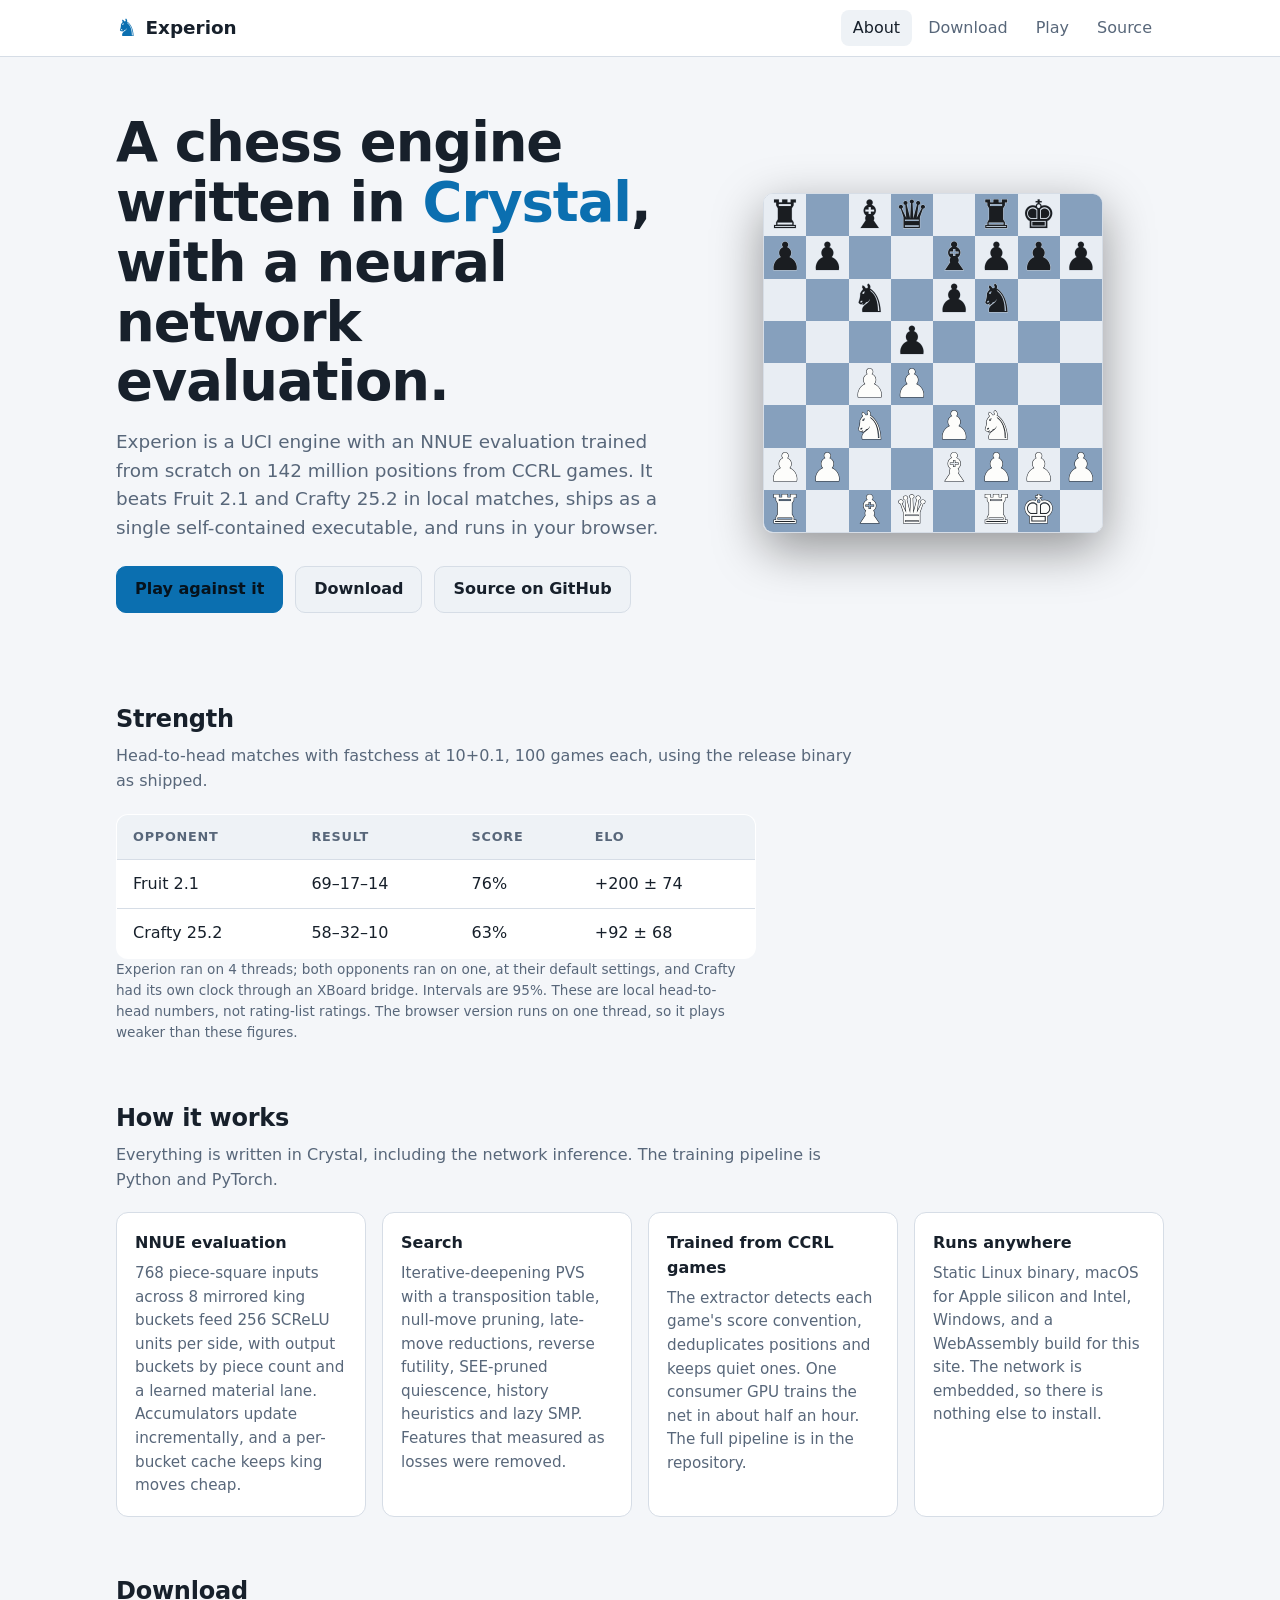
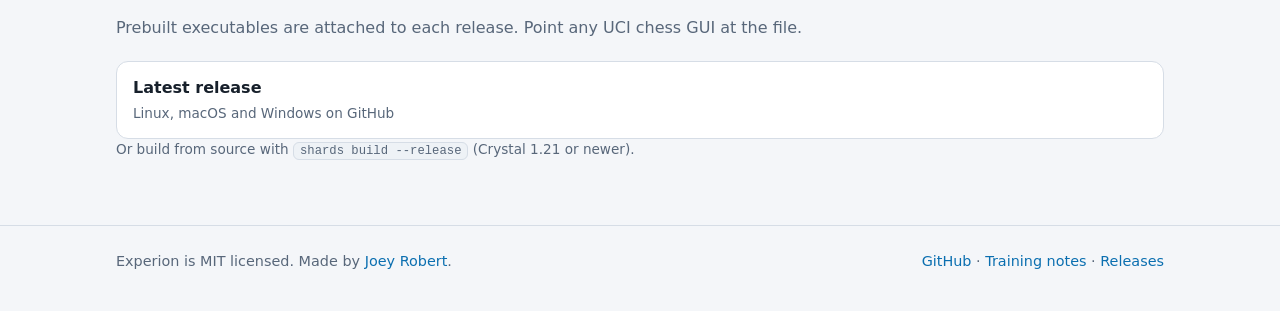
==== site/index.html @ 436792ee "Add website and browser player: WebAssembly build of the engine, play page, landing page, Pages work" ====
<!doctype html>
<html lang="en">
<head>
  <meta charset="utf-8">
  <meta name="viewport" content="width=device-width, initial-scale=1">
  <title>Experion, a chess engine in Crystal</title>
  <meta name="description" content="Experion is a UCI chess engine written in Crystal with an NNUE evaluation trained from scratch. It beats Fruit 2.1 and Crafty 25.2 in local matches, and you can play it in your browser.">
  <meta property="og:title" content="Experion, a chess engine in Crystal">
  <meta property="og:description" content="A UCI chess engine with an NNUE trained from scratch. Play it in your browser or download it for Linux, macOS and Windows.">
  <link rel="icon" href="favicon.svg" type="image/svg+xml">
  <link rel="stylesheet" href="style.css">
  <style>.board-preview i { font-style: normal; }</style>
</head>
<body>
  <header class="site">
    <div class="wrap">
      <a class="brand" href="./"><span class="knight">&#9822;&#65038;</span> Experion</a>
      <nav class="site">
        <a class="current" href="./">About</a>
        <a href="#download">Download</a>
        <a href="play/">Play</a>
        <a href="https://github.com/joeyrobert/experion">Source</a>
      </nav>
    </div>
  </header>

  <main class="wrap">
    <section class="hero">
      <div>
        <h1>A chess engine written in <span class="accent">Crystal</span>, with a neural network evaluation.</h1>
        <p class="lead">Experion is a UCI engine with an NNUE evaluation trained from scratch on 142 million
          positions from CCRL games. It beats Fruit 2.1 and Crafty 25.2 in local matches, ships as a single
          self-contained executable, and runs in your browser.</p>
        <div class="cta">
          <a class="btn primary" href="play/">Play against it</a>
          <a class="btn" href="#download">Download</a>
          <a class="btn" href="https://github.com/joeyrobert/experion">Source on GitHub</a>
        </div>
      </div>
      <div class="art"><div class="board-preview" aria-hidden="true"><span class="l"><i class="b">♜︎</i></span><span class="d"></span><span class="l"><i class="b">♝︎</i></span><span class="d"><i class="b">♛︎</i></span><span class="l"></span><span class="d"><i class="b">♜︎</i></span><span class="l"><i class="b">♚︎</i></span><span class="d"></span><span class="d"><i class="b">♟︎</i></span><span class="l"><i class="b">♟︎</i></span><span class="d"></span><span class="l"></span><span class="d"><i class="b">♝︎</i></span><span class="l"><i class="b">♟︎</i></span><span class="d"><i class="b">♟︎</i></span><span class="l"><i class="b">♟︎</i></span><span class="l"></span><span class="d"></span><span class="l"><i class="b">♞︎</i></span><span class="d"></span><span class="l"><i class="b">♟︎</i></span><span class="d"><i class="b">♞︎</i></span><span class="l"></span><span class="d"></span><span class="d"></span><span class="l"></span><span class="d"></span><span class="l"><i class="b">♟︎</i></span><span class="d"></span><span class="l"></span><span class="d"></span><span class="l"></span><span class="l"></span><span class="d"></span><span class="l"><i class="w">♟︎</i></span><span class="d"><i class="w">♟︎</i></span><span class="l"></span><span class="d"></span><span class="l"></span><span class="d"></span><span class="d"></span><span class="l"></span><span class="d"><i class="w">♞︎</i></span><span class="l"></span><span class="d"><i class="w">♟︎</i></span><span class="l"><i class="w">♞︎</i></span><span class="d"></span><span class="l"></span><span class="l"><i class="w">♟︎</i></span><span class="d"><i class="w">♟︎</i></span><span class="l"></span><span class="d"></span><span class="l"><i class="w">♝︎</i></span><span class="d"><i class="w">♟︎</i></span><span class="l"><i class="w">♟︎</i></span><span class="d"><i class="w">♟︎</i></span><span class="d"><i class="w">♜︎</i></span><span class="l"></span><span class="d"><i class="w">♝︎</i></span><span class="l"><i class="w">♛︎</i></span><span class="d"></span><span class="l"><i class="w">♜︎</i></span><span class="d"><i class="w">♚︎</i></span><span class="l"></span></div></div>
    </section>

    <section class="block" id="strength">
      <h2>Strength</h2>
      <p>Head-to-head matches with fastchess at 10+0.1, 100 games each, using the release binary as shipped.</p>
      <table class="results">
        <thead><tr><th>Opponent</th><th>Result</th><th>Score</th><th>Elo</th></tr></thead>
        <tbody>
          <tr><td>Fruit 2.1</td><td class="num">69&ndash;17&ndash;14</td><td class="num">76%</td><td class="num">+200 &plusmn; 74</td></tr>
          <tr><td>Crafty 25.2</td><td class="num">58&ndash;32&ndash;10</td><td class="num">63%</td><td class="num">+92 &plusmn; 68</td></tr>
        </tbody>
      </table>
      <p class="fine">Experion ran on 4 threads; both opponents ran on one, at their default settings, and Crafty had its own
        clock through an XBoard bridge. Intervals are 95%. These are local head-to-head numbers, not rating-list ratings.
        The browser version runs on one thread, so it plays weaker than these figures.</p>
    </section>

    <section class="block">
      <h2>How it works</h2>
      <p>Everything is written in Crystal, including the network inference. The training pipeline is Python and PyTorch.</p>
      <div class="cards">
        <div class="card"><h3>NNUE evaluation</h3><p>768 piece-square inputs across 8 mirrored king buckets feed 256 SCReLU units per side, with output
          buckets by piece count and a learned material lane. Accumulators update incrementally, and a per-bucket
          cache keeps king moves cheap.</p></div>
        <div class="card"><h3>Search</h3><p>Iterative-deepening PVS with a transposition table, null-move pruning, late-move reductions, reverse
          futility, SEE-pruned quiescence, history heuristics and lazy SMP. Features that measured as losses were removed.</p></div>
        <div class="card"><h3>Trained from CCRL games</h3><p>The extractor detects each game's score convention, deduplicates positions and keeps quiet ones.
          One consumer GPU trains the net in about half an hour. The full pipeline is in the repository.</p></div>
        <div class="card"><h3>Runs anywhere</h3><p>Static Linux binary, macOS for Apple silicon and Intel, Windows, and a WebAssembly build for this
          site. The network is embedded, so there is nothing else to install.</p></div>
      </div>
    </section>

    <section class="block" id="download">
      <h2>Download</h2>
      <p id="dl-lead">Prebuilt executables are attached to each release. Point any UCI chess GUI at the file.</p>
      <div class="downloads" id="dl-list">
        <a class="dl" href="https://github.com/joeyrobert/experion/releases/latest"><strong>Latest release</strong><span>Linux, macOS and Windows on GitHub</span></a>
      </div>
      <p class="fine">Or build from source with <code>shards build --release</code> (Crystal 1.21 or newer).</p>
    </section>
  </main>

  <footer class="site">
    <div class="wrap">
      <span>Experion is MIT licensed. Made by <a href="https://joeyrobert.org">Joey Robert</a>.</span>
      <span><a href="https://github.com/joeyrobert/experion">GitHub</a> &middot; <a href="https://github.com/joeyrobert/experion/blob/main/docs/TRAINING.md">Training notes</a> &middot; <a href="https://github.com/joeyrobert/experion/releases">Releases</a></span>
    </div>
  </footer>

  <script>
    // Fill the download list from the latest GitHub release; the static link above is the fallback.
    (function () {
      var names = [
        [/linux-x86_64/, 'Linux', 'x86-64, static'],
        [/macos-arm64/, 'macOS', 'Apple silicon'],
        [/macos-x86_64/, 'macOS', 'Intel'],
        [/windows-x86_64/, 'Windows', 'x86-64']
      ];
      fetch('https://api.github.com/repos/joeyrobert/experion/releases/latest')
        .then(function (r) { return r.ok ? r.json() : Promise.reject(); })
        .then(function (rel) {
          var list = document.getElementById('dl-list');
          var out = [];
          names.forEach(function (n) {
            (rel.assets || []).forEach(function (a) {
              if (n[0].test(a.name)) {
                out.push('<a class="dl" href="' + a.browser_download_url + '"><strong>' + n[1] + '</strong><span>' + n[2] + ' &middot; ' +
                  (a.size / 1048576).toFixed(1) + ' MB &middot; ' + rel.tag_name + '</span></a>');
              }
            });
          });
          if (out.length) list.innerHTML = out.join('');
        })
        .catch(function () {});
    })();
  </script>
</body>
</html>
---- site/style.css ----
:root {
  --bg: #0e141b; --panel: #151d27; --panel-2: #1b2632; --line: #263445;
  --text: #e7ecf2; --muted: #93a1b3; --accent: #7fd0ff; --accent-2: #4aa8e0; --ok: #7bd88f; --bad: #ff8a80;
  --sq-light: #dfe6ee; --sq-dark: #7f97b2;
  --radius: 12px;
  color-scheme: dark;
}
@media (prefers-color-scheme: light) {
  :root:not([data-theme="dark"]) {
    --bg: #f4f6f9; --panel: #ffffff; --panel-2: #eef2f6; --line: #d6dde6;
    --text: #17202b; --muted: #58677a; --accent: #0b6fb0; --accent-2: #085a91; --ok: #1f8a3b; --bad: #c0392b;
    --sq-light: #e8edf3; --sq-dark: #86a0bd;
    color-scheme: light;
  }
}
* { box-sizing: border-box; }
html { -webkit-text-size-adjust: 100%; }
body {
  margin: 0; background: var(--bg); color: var(--text);
  font: 16px/1.55 system-ui, -apple-system, "Segoe UI", Roboto, "Helvetica Neue", Arial, sans-serif;
}
a { color: var(--accent); text-decoration: none; }
a:hover { text-decoration: underline; }
.wrap { max-width: 1080px; margin: 0 auto; padding: 0 16px; }
header.site { border-bottom: 1px solid var(--line); background: var(--panel); }
header.site .wrap { display: flex; align-items: center; gap: 20px; min-height: 56px; flex-wrap: wrap; }
.brand { font-weight: 700; font-size: 1.15rem; color: var(--text); display: flex; align-items: center; gap: 8px; }
.brand:hover { text-decoration: none; }
.brand .knight { color: var(--accent); font-size: 1.5rem; line-height: 1; }
nav.site { display: flex; gap: 4px; margin-left: auto; flex-wrap: wrap; }
nav.site a { color: var(--muted); padding: 6px 12px; border-radius: 8px; }
nav.site a:hover { color: var(--text); background: var(--panel-2); text-decoration: none; }
nav.site a.current { color: var(--text); background: var(--panel-2); }
footer.site { border-top: 1px solid var(--line); margin-top: 64px; padding: 24px 0 40px; color: var(--muted); font-size: .9rem; }
footer.site .wrap { display: flex; gap: 16px; flex-wrap: wrap; justify-content: space-between; }

.btn {
  display: inline-flex; align-items: center; gap: 8px; padding: 10px 18px; border-radius: 10px;
  border: 1px solid var(--line); background: var(--panel-2); color: var(--text); font: inherit; font-weight: 600; cursor: pointer;
}
.btn:hover { border-color: var(--accent); text-decoration: none; }
.btn.primary { background: var(--accent); border-color: var(--accent); color: #06121c; }
.btn.primary:hover { background: var(--accent-2); border-color: var(--accent-2); }

/* landing page */
.hero { padding: 56px 0 32px; display: grid; grid-template-columns: 1.2fr 1fr; gap: 32px; align-items: center; }
@media (max-width: 800px) { .hero { grid-template-columns: 1fr; padding-top: 32px; } }
.hero h1 { font-size: clamp(2.2rem, 6vw, 3.4rem); line-height: 1.1; margin: 0 0 12px; letter-spacing: -.02em; }
.hero h1 .accent { color: var(--accent); }
.hero p.lead { font-size: 1.15rem; color: var(--muted); margin: 16px 0 24px; max-width: 34em; }
.cta { display: flex; gap: 12px; flex-wrap: wrap; }
.hero .art { display: flex; justify-content: center; }
.hero .art .board-preview { width: min(100%, 340px); aspect-ratio: 1; border-radius: 10px; overflow: hidden; box-shadow: 0 16px 50px rgba(0,0,0,.4);
  display: grid; grid-template-columns: repeat(8, 1fr); grid-template-rows: repeat(8, 1fr); border: 1px solid var(--line); container-type: inline-size; }
.board-preview span { display: flex; align-items: center; justify-content: center; min-height: 0; overflow: hidden; font-size: 11.5cqw; line-height: 1; font-family: "Segoe UI Symbol", "Noto Sans Symbols 2", "Apple Symbols", "DejaVu Sans", serif; }
.board-preview .l { background: var(--sq-light); } .board-preview .d { background: var(--sq-dark); }
.board-preview .w { color: #fdfdfb; -webkit-text-stroke: 1px #1b1f24; paint-order: stroke fill; }
.board-preview .b { color: #1a1d21; -webkit-text-stroke: .8px #c9d2dc; paint-order: stroke fill; }

section.block { margin-top: 56px; }
section.block h2 { font-size: 1.5rem; margin: 0 0 6px; letter-spacing: -.01em; }
section.block > p { color: var(--muted); margin: 0 0 20px; max-width: 46em; }
.cards { display: grid; grid-template-columns: repeat(auto-fit, minmax(240px, 1fr)); gap: 16px; }
.card { background: var(--panel); border: 1px solid var(--line); border-radius: var(--radius); padding: 18px; }
.card h3 { margin: 0 0 6px; font-size: 1rem; }
.card p { margin: 0; color: var(--muted); font-size: .95rem; }

table.results { border-collapse: collapse; width: 100%; max-width: 640px; background: var(--panel); border: 1px solid var(--line); border-radius: var(--radius); overflow: hidden; }
table.results th, table.results td { padding: 12px 16px; text-align: left; border-bottom: 1px solid var(--line); }
table.results th { color: var(--muted); font-size: .8rem; text-transform: uppercase; letter-spacing: .06em; background: var(--panel-2); }
table.results tr:last-child td { border-bottom: 0; }
table.results td.num { font-variant-numeric: tabular-nums; }
.fine { color: var(--muted); font-size: .85rem; margin-top: 14px; max-width: 46em; }

.downloads { display: grid; grid-template-columns: repeat(auto-fit, minmax(210px, 1fr)); gap: 12px; }
.dl { display: flex; flex-direction: column; gap: 2px; background: var(--panel); border: 1px solid var(--line); border-radius: var(--radius); padding: 14px 16px; color: var(--text); }
.dl:hover { border-color: var(--accent); text-decoration: none; }
.dl strong { font-size: 1rem; }
.dl span { color: var(--muted); font-size: .85rem; }
code { background: var(--panel-2); border: 1px solid var(--line); border-radius: 6px; padding: 1px 6px; font-size: .9em; }
pre { background: var(--panel); border: 1px solid var(--line); border-radius: var(--radius); padding: 14px 16px; overflow-x: auto; }
pre code { background: none; border: 0; padding: 0; }
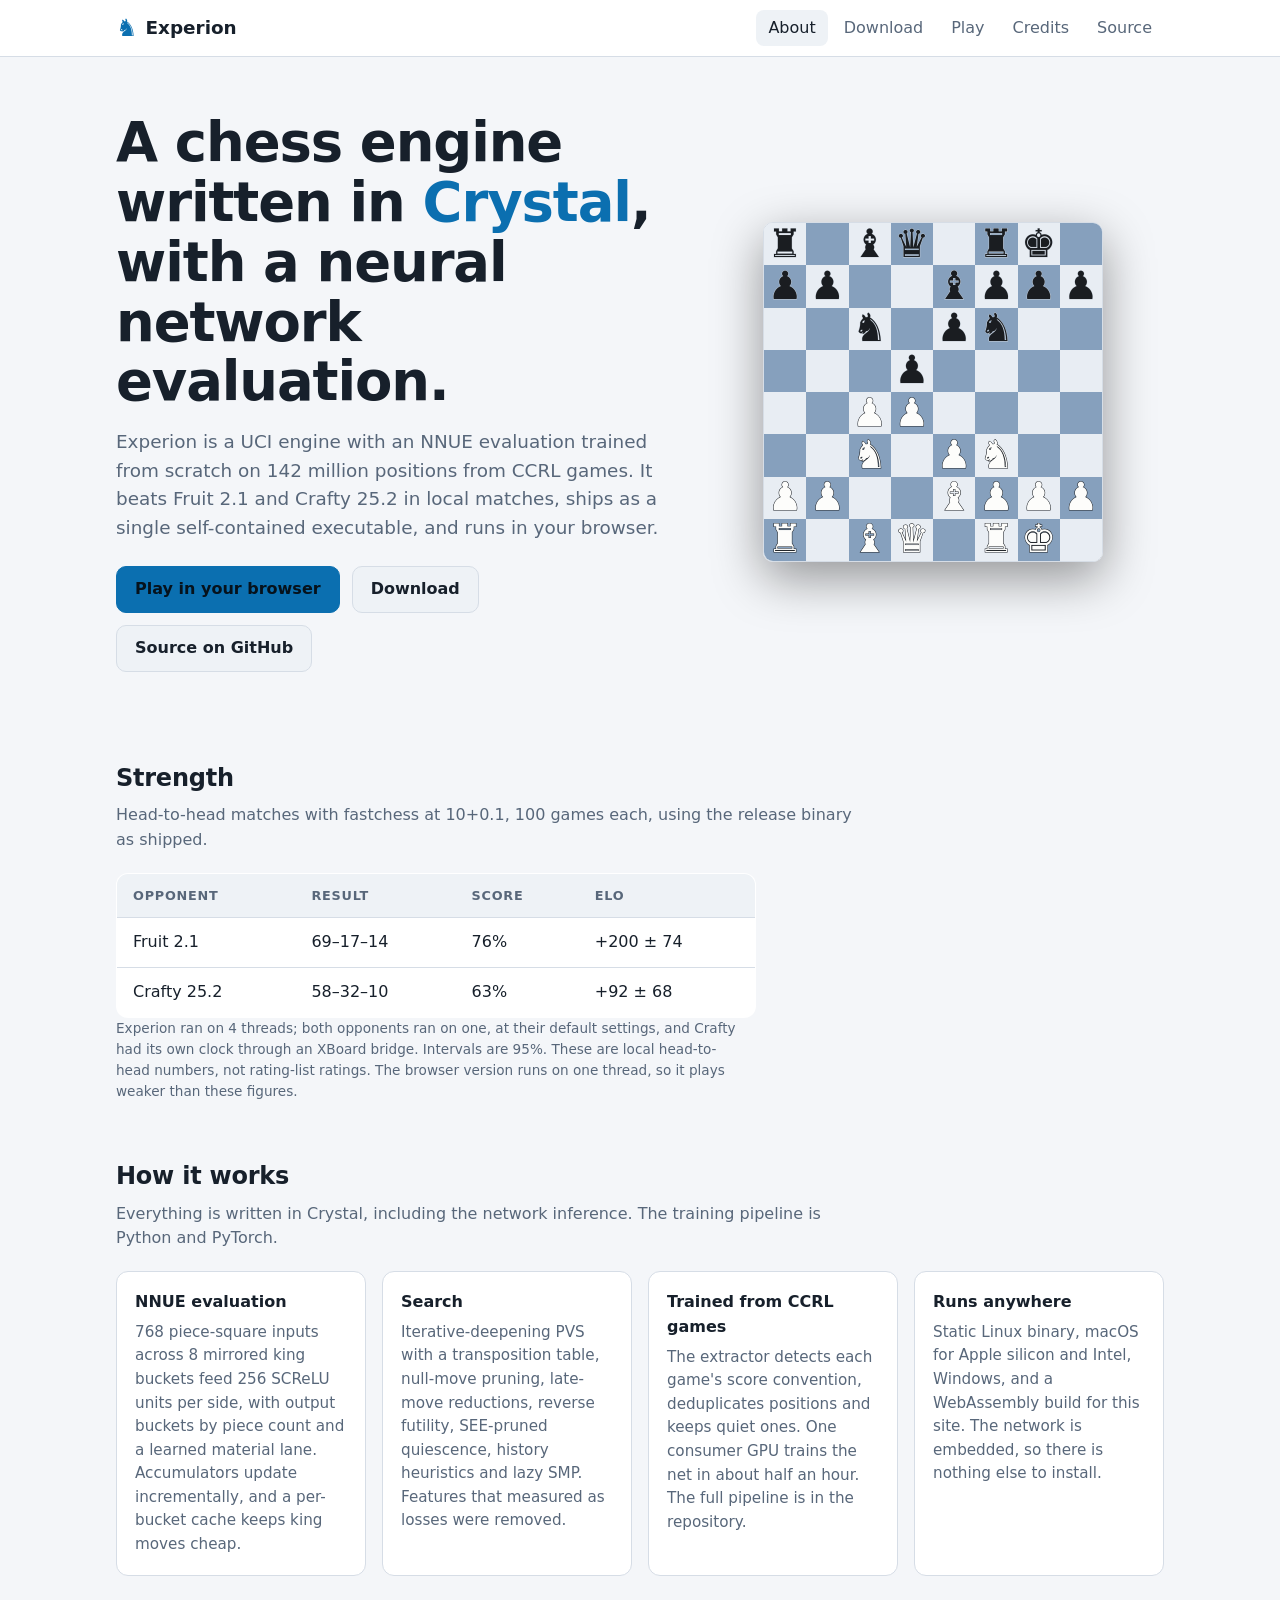
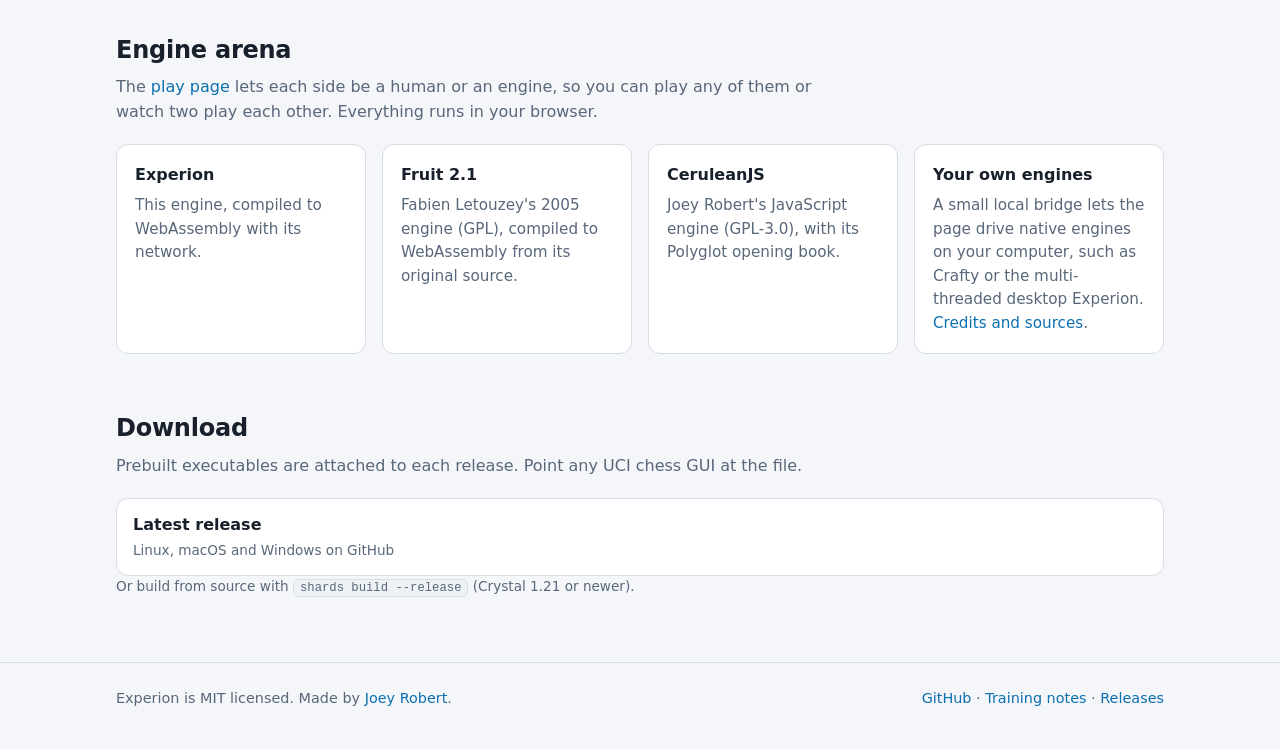
==== commit 27b57772: "Web player: Experion, Fruit 2.1 and CeruleanJS with per-side player selection, local engine bridge, " ====
--- a/site/index.html
+++ b/site/index.html
@@ -19,6 +19,7 @@
         <a class="current" href="./">About</a>
         <a href="#download">Download</a>
         <a href="play/">Play</a>
+        <a href="credits.html">Credits</a>
         <a href="https://github.com/joeyrobert/experion">Source</a>
       </nav>
     </div>
@@ -32,7 +33,7 @@
           positions from CCRL games. It beats Fruit 2.1 and Crafty 25.2 in local matches, ships as a single
           self-contained executable, and runs in your browser.</p>
         <div class="cta">
-          <a class="btn primary" href="play/">Play against it</a>
+          <a class="btn primary" href="play/">Play in your browser</a>
           <a class="btn" href="#download">Download</a>
           <a class="btn" href="https://github.com/joeyrobert/experion">Source on GitHub</a>
         </div>
@@ -68,6 +69,19 @@
           One consumer GPU trains the net in about half an hour. The full pipeline is in the repository.</p></div>
         <div class="card"><h3>Runs anywhere</h3><p>Static Linux binary, macOS for Apple silicon and Intel, Windows, and a WebAssembly build for this
           site. The network is embedded, so there is nothing else to install.</p></div>
+      </div>
+    </section>
+
+    <section class="block" id="engines">
+      <h2>Engine arena</h2>
+      <p>The <a href="play/">play page</a> lets each side be a human or an engine, so you can play any of them or
+        watch two play each other. Everything runs in your browser.</p>
+      <div class="cards">
+        <div class="card"><h3>Experion</h3><p>This engine, compiled to WebAssembly with its network.</p></div>
+        <div class="card"><h3>Fruit 2.1</h3><p>Fabien Letouzey's 2005 engine (GPL), compiled to WebAssembly from its original source.</p></div>
+        <div class="card"><h3>CeruleanJS</h3><p>Joey Robert's JavaScript engine (GPL-3.0), with its Polyglot opening book.</p></div>
+        <div class="card"><h3>Your own engines</h3><p>A small local bridge lets the page drive native engines on your computer, such as Crafty or the
+          multi-threaded desktop Experion. <a href="credits.html">Credits and sources</a>.</p></div>
       </div>
     </section>
 
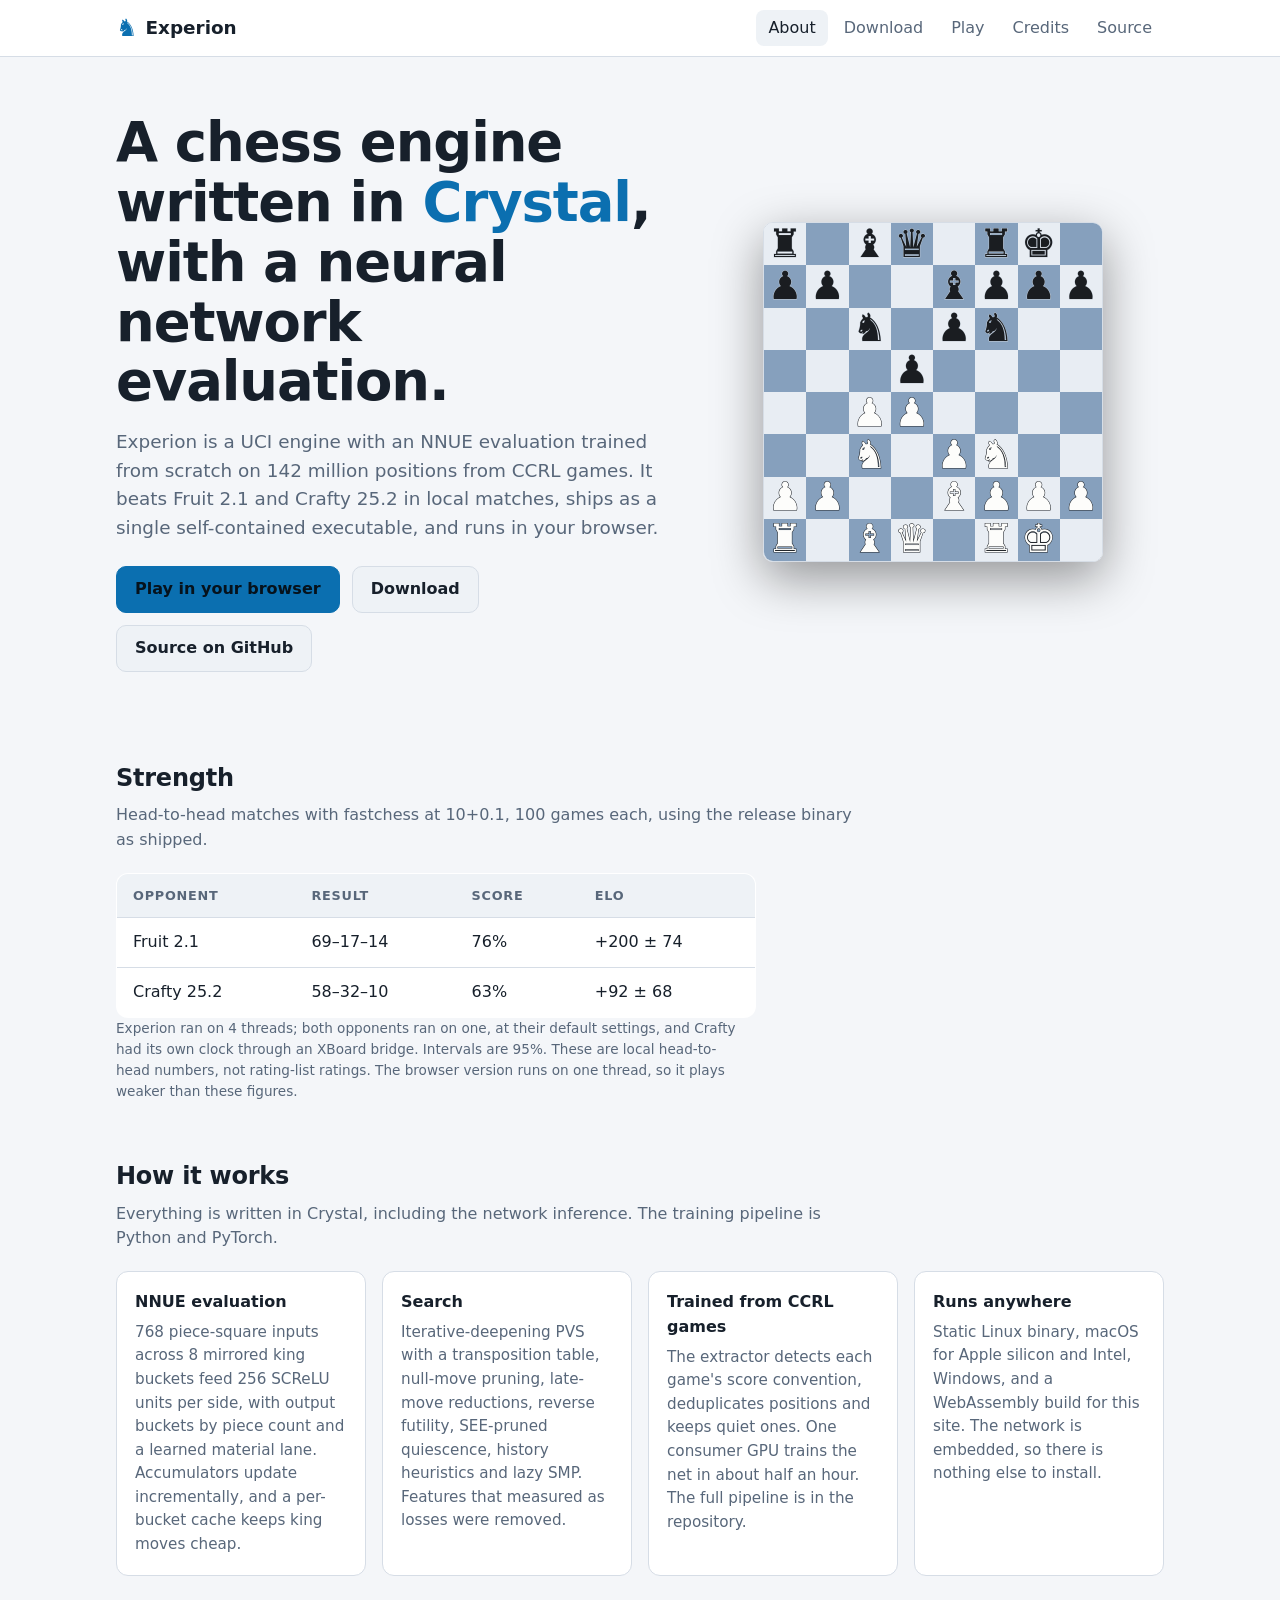
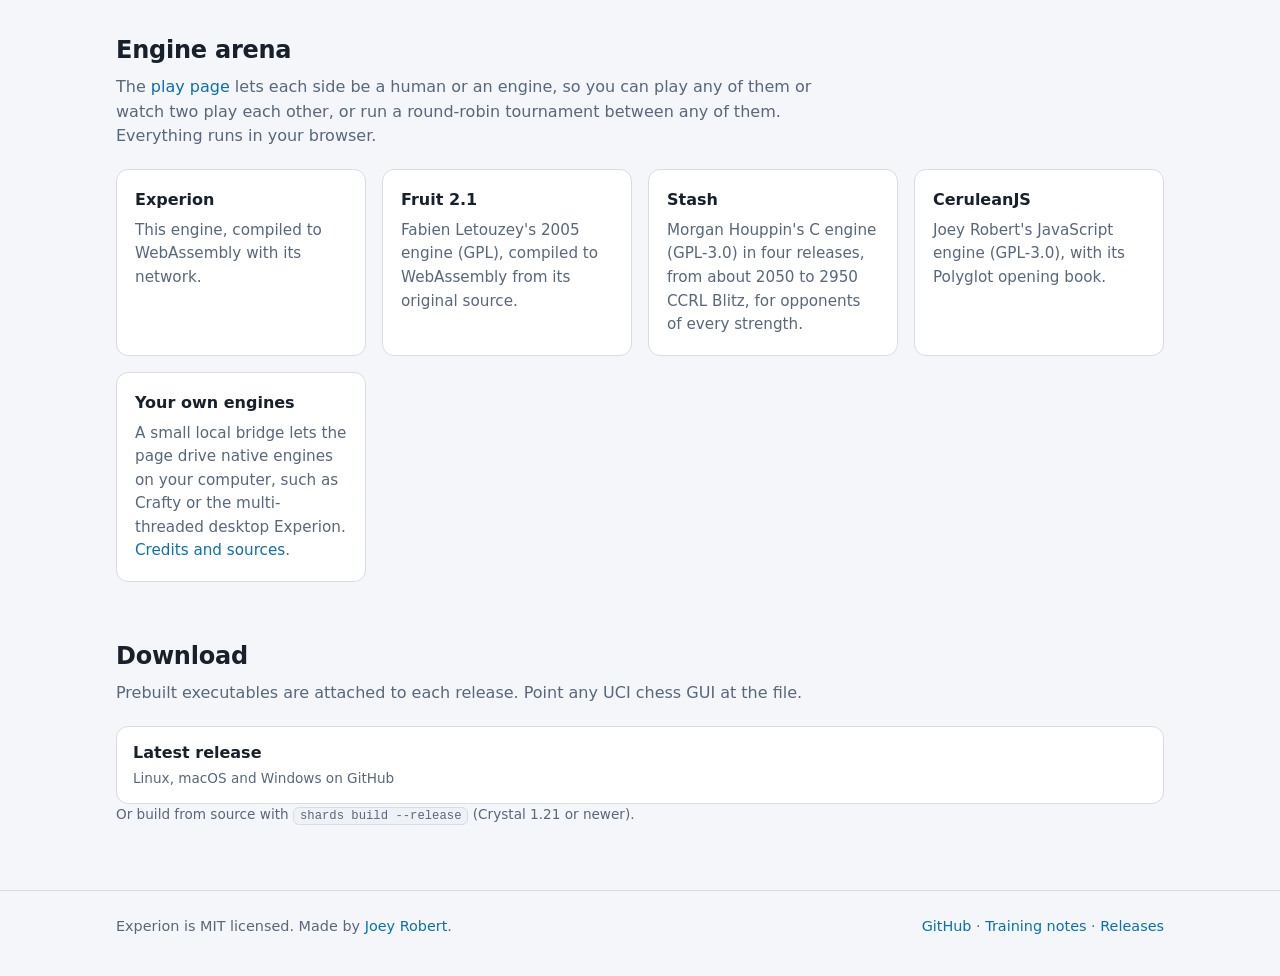
==== commit ee94811c: "Play page: Stash engines and round-robin tournaments Four GPL releases of Stash (14, 17, 21, 25; rou" ====
--- a/site/index.html
+++ b/site/index.html
@@ -75,10 +75,11 @@
     <section class="block" id="engines">
       <h2>Engine arena</h2>
       <p>The <a href="play/">play page</a> lets each side be a human or an engine, so you can play any of them or
-        watch two play each other. Everything runs in your browser.</p>
+        watch two play each other, or run a round-robin tournament between any of them. Everything runs in your browser.</p>
       <div class="cards">
         <div class="card"><h3>Experion</h3><p>This engine, compiled to WebAssembly with its network.</p></div>
         <div class="card"><h3>Fruit 2.1</h3><p>Fabien Letouzey's 2005 engine (GPL), compiled to WebAssembly from its original source.</p></div>
+        <div class="card"><h3>Stash</h3><p>Morgan Houppin's C engine (GPL-3.0) in four releases, from about 2050 to 2950 CCRL Blitz, for opponents of every strength.</p></div>
         <div class="card"><h3>CeruleanJS</h3><p>Joey Robert's JavaScript engine (GPL-3.0), with its Polyglot opening book.</p></div>
         <div class="card"><h3>Your own engines</h3><p>A small local bridge lets the page drive native engines on your computer, such as Crafty or the
           multi-threaded desktop Experion. <a href="credits.html">Credits and sources</a>.</p></div>
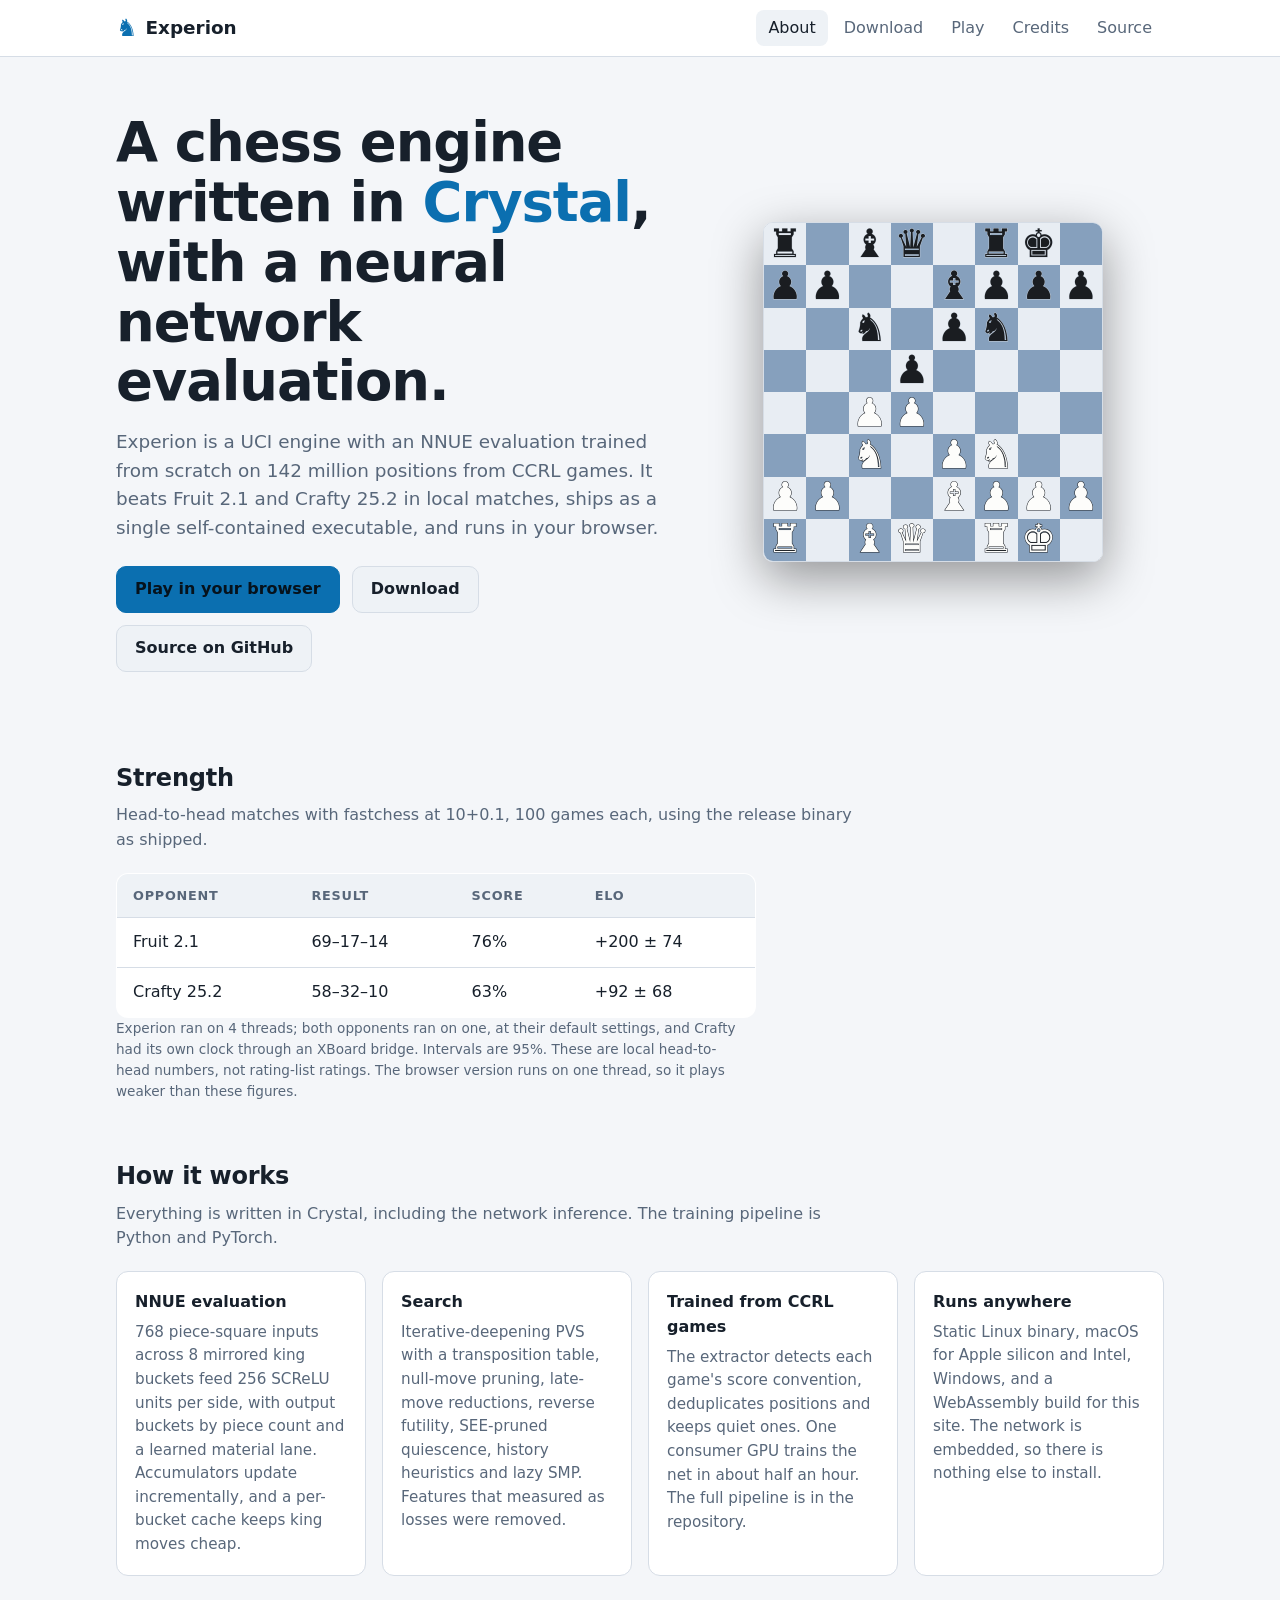
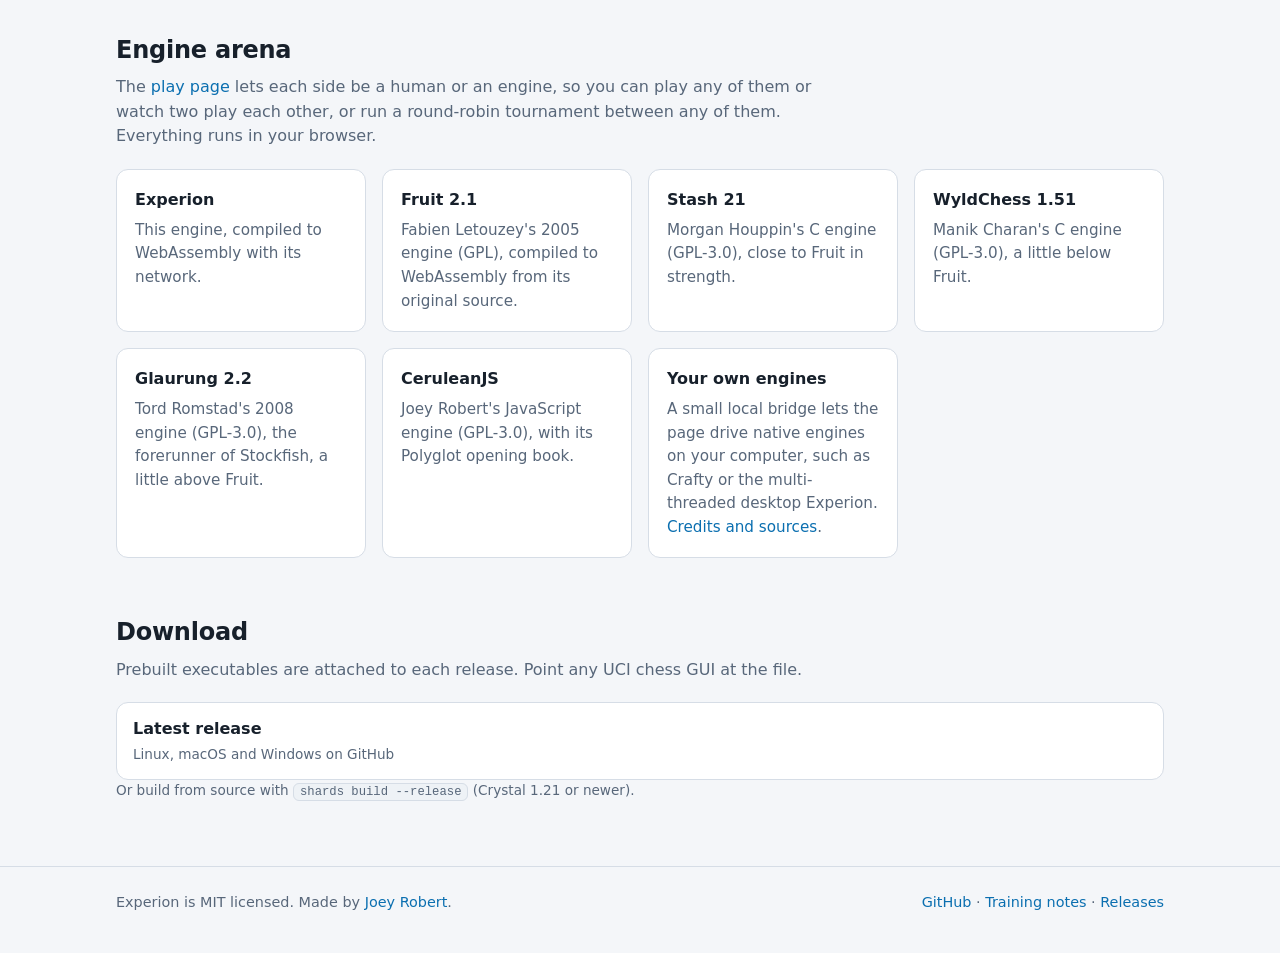
==== commit 92307636: "Play page: one Stash, plus WyldChess 1.51 and Glaurung 2.2 Replaces the four Stash releases with Sta" ====
--- a/site/index.html
+++ b/site/index.html
@@ -79,7 +79,9 @@
       <div class="cards">
         <div class="card"><h3>Experion</h3><p>This engine, compiled to WebAssembly with its network.</p></div>
         <div class="card"><h3>Fruit 2.1</h3><p>Fabien Letouzey's 2005 engine (GPL), compiled to WebAssembly from its original source.</p></div>
-        <div class="card"><h3>Stash</h3><p>Morgan Houppin's C engine (GPL-3.0) in four releases, from about 2050 to 2950 CCRL Blitz, for opponents of every strength.</p></div>
+        <div class="card"><h3>Stash 21</h3><p>Morgan Houppin's C engine (GPL-3.0), close to Fruit in strength.</p></div>
+        <div class="card"><h3>WyldChess 1.51</h3><p>Manik Charan's C engine (GPL-3.0), a little below Fruit.</p></div>
+        <div class="card"><h3>Glaurung 2.2</h3><p>Tord Romstad's 2008 engine (GPL-3.0), the forerunner of Stockfish, a little above Fruit.</p></div>
         <div class="card"><h3>CeruleanJS</h3><p>Joey Robert's JavaScript engine (GPL-3.0), with its Polyglot opening book.</p></div>
         <div class="card"><h3>Your own engines</h3><p>A small local bridge lets the page drive native engines on your computer, such as Crafty or the
           multi-threaded desktop Experion. <a href="credits.html">Credits and sources</a>.</p></div>
